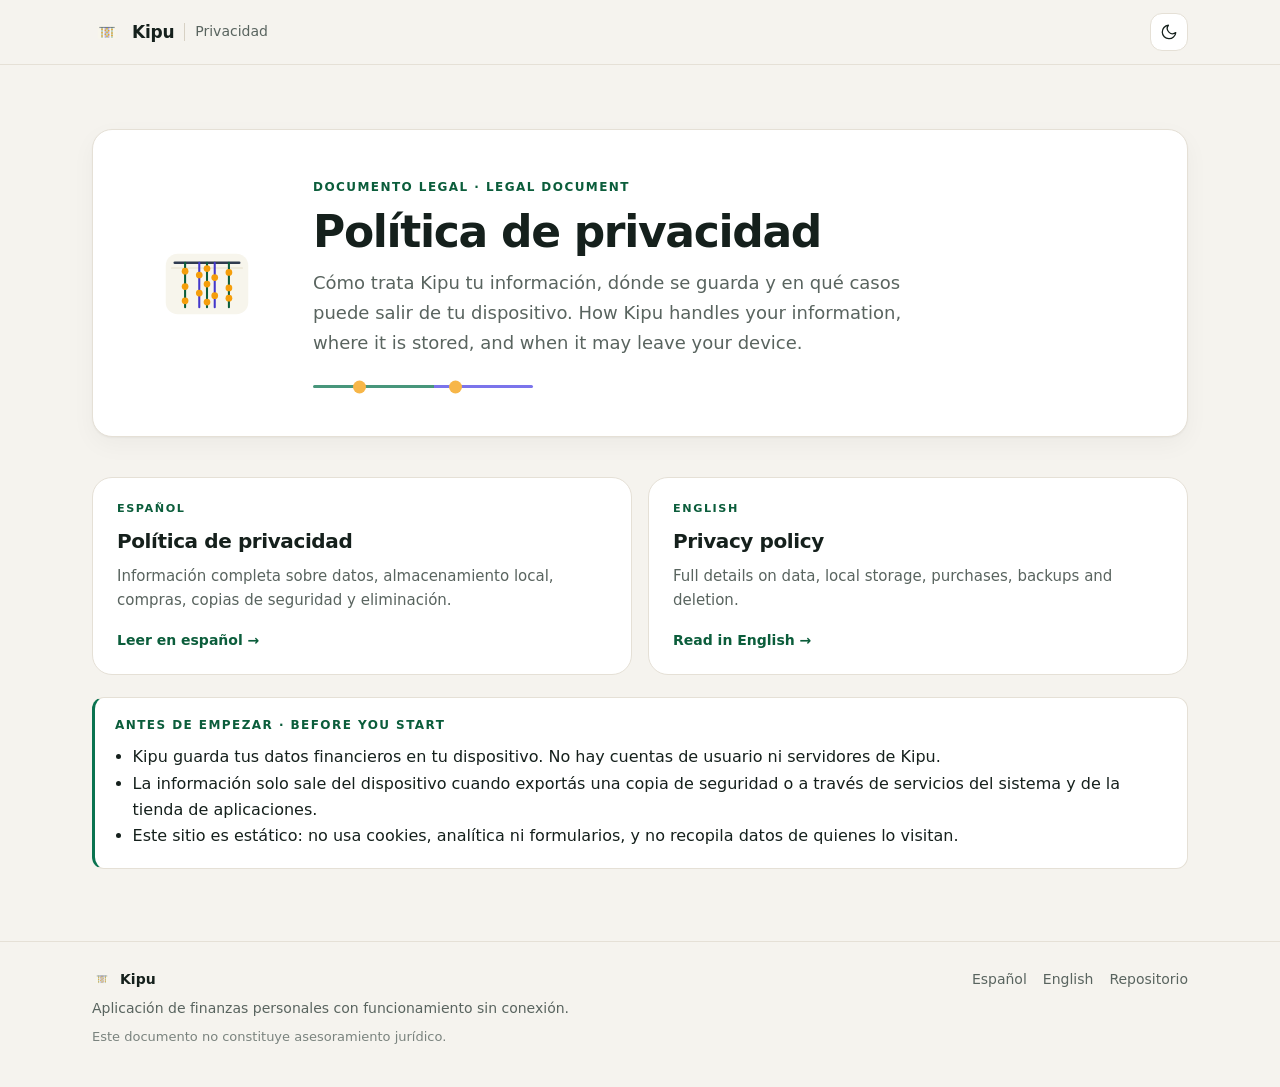
==== index.html @ 2801b1ff "docs: add bilingual privacy policy site for GitHub Pages" ====
<!DOCTYPE html>
<html lang="es">
  <head>
    <meta charset="utf-8" />
    <meta name="viewport" content="width=device-width, initial-scale=1" />

    <title>Kipu — Política de privacidad · Privacy policy</title>
    <meta
      name="description"
      content="Política de privacidad oficial de Kipu, la aplicación de finanzas personales que funciona sin cuentas y guarda tus datos en tu dispositivo. Disponible en español e inglés."
    />

    <link rel="canonical" href="https://kharoldcanova.github.io/kipu-privacy/" />
    <link
      rel="alternate"
      hreflang="es"
      href="https://kharoldcanova.github.io/kipu-privacy/privacy-policy/es/"
    />
    <link
      rel="alternate"
      hreflang="en"
      href="https://kharoldcanova.github.io/kipu-privacy/privacy-policy/en/"
    />
    <link
      rel="alternate"
      hreflang="x-default"
      href="https://kharoldcanova.github.io/kipu-privacy/"
    />

    <meta property="og:type" content="website" />
    <meta property="og:site_name" content="Kipu" />
    <meta
      property="og:title"
      content="Kipu — Política de privacidad / Privacy policy"
    />
    <meta
      property="og:description"
      content="Cómo trata Kipu tu información: almacenamiento local, sin cuentas de usuario y sin servidores propios. Español e inglés."
    />
    <meta
      property="og:url"
      content="https://kharoldcanova.github.io/kipu-privacy/"
    />
    <meta
      property="og:image"
      content="https://kharoldcanova.github.io/kipu-privacy/assets/images/og-image.png"
    />
    <meta property="og:image:width" content="1200" />
    <meta property="og:image:height" content="630" />
    <meta property="og:locale" content="es_ES" />
    <meta property="og:locale:alternate" content="en_US" />
    <meta name="twitter:card" content="summary_large_image" />

    <link
      rel="icon"
      type="image/png"
      sizes="32x32"
      href="assets/images/favicon-32.png"
    />
    <link
      rel="apple-touch-icon"
      href="assets/images/apple-touch-icon.png"
    />

    <meta
      name="theme-color"
      content="#F5F3EE"
      media="(prefers-color-scheme: light)"
    />
    <meta
      name="theme-color"
      content="#0B100E"
      media="(prefers-color-scheme: dark)"
    />

    <link rel="stylesheet" href="assets/css/styles.css" />

    <script>
      /* Evita el destello de tema incorrecto: aplica la preferencia guardada. */
      try {
        var storedTheme = window.localStorage.getItem('kipu-privacy-theme');
        if (storedTheme === 'dark' || storedTheme === 'light') {
          document.documentElement.setAttribute('data-theme', storedTheme);
        }
      } catch (error) {}
    </script>
  </head>

  <body>
    <a class="skip" href="#contenido">Saltar al contenido</a>

    <header class="site-header">
      <div class="shell site-header__inner">
        <a class="brand" href="./" aria-label="Kipu — inicio">
          <img
            class="brand__mark"
            src="assets/images/khipu-mark.svg"
            alt=""
            width="30"
            height="30"
          />
          <span class="brand__name">Kipu</span>
          <span class="brand__divider" aria-hidden="true"></span>
          <span class="brand__section">Privacidad</span>
        </a>

        <div class="header-actions">
          <button
            id="theme-toggle"
            class="icon-btn theme-toggle"
            type="button"
            aria-pressed="false"
            aria-label="Cambiar de tema"
            data-label-dark="Cambiar a tema oscuro"
            data-label-light="Cambiar a tema claro"
          >
            <svg
              class="icon-moon"
              viewBox="0 0 24 24"
              fill="none"
              stroke="currentColor"
              stroke-width="1.7"
              stroke-linecap="round"
              stroke-linejoin="round"
              aria-hidden="true"
              focusable="false"
            >
              <path d="M21 12.8A9 9 0 1 1 11.2 3a7 7 0 0 0 9.8 9.8Z" />
            </svg>
            <svg
              class="icon-sun"
              viewBox="0 0 24 24"
              fill="none"
              stroke="currentColor"
              stroke-width="1.7"
              stroke-linecap="round"
              stroke-linejoin="round"
              aria-hidden="true"
              focusable="false"
            >
              <circle cx="12" cy="12" r="4.2" />
              <path
                d="M12 2.5v2.2M12 19.3v2.2M4.2 4.2l1.6 1.6M18.2 18.2l1.6 1.6M2.5 12h2.2M19.3 12h2.2M4.2 19.8l1.6-1.6M18.2 5.8l1.6-1.6"
              />
            </svg>
            <span class="sr-only theme-toggle__label">Cambiar de tema</span>
          </button>
        </div>
      </div>
    </header>

    <main id="contenido">
      <section class="hero">
        <div class="shell">
          <div class="hero__card">
            <img
              class="hero__mark"
              src="assets/images/khipu-mark.svg"
              alt="Marca de Kipu: una billetera atravesada por cuerdas y nudos de un khipu"
              width="132"
              height="132"
            />
            <div>
              <p class="eyebrow">Documento legal · Legal document</p>
              <h1>Política de privacidad</h1>
              <p class="hero__lede">
                Cómo trata Kipu tu información, dónde se guarda y en qué casos
                puede salir de tu dispositivo.
                <span lang="en"
                  >How Kipu handles your information, where it is stored, and
                  when it may leave your device.</span
                >
              </p>
              <div class="cord" aria-hidden="true"></div>
            </div>
          </div>
        </div>
      </section>

      <section class="shell" aria-labelledby="idioma">
        <h2 id="idioma" class="sr-only">Elegí tu idioma · Choose your language</h2>
        <ul class="choices">
          <li>
            <a class="choice" href="privacy-policy/es/" hreflang="es" lang="es">
              <span class="choice__lang">Español</span>
              <span class="choice__title">Política de privacidad</span>
              <span class="choice__desc"
                >Información completa sobre datos, almacenamiento local,
                compras, copias de seguridad y eliminación.</span
              >
              <span class="choice__arrow">Leer en español →</span>
            </a>
          </li>
          <li>
            <a class="choice" href="privacy-policy/en/" hreflang="en" lang="en">
              <span class="choice__lang">English</span>
              <span class="choice__title">Privacy policy</span>
              <span class="choice__desc"
                >Full details on data, local storage, purchases, backups and
                deletion.</span
              >
              <span class="choice__arrow">Read in English →</span>
            </a>
          </li>
        </ul>
      </section>

      <section class="shell" aria-labelledby="resumen-sitio">
        <div class="callout">
          <p class="callout__title" id="resumen-sitio">
            Antes de empezar · Before you start
          </p>
          <ul>
            <li>
              Kipu guarda tus datos financieros en tu dispositivo. No hay
              cuentas de usuario ni servidores de Kipu.
            </li>
            <li>
              La información solo sale del dispositivo cuando exportás una copia
              de seguridad o a través de servicios del sistema y de la tienda de
              aplicaciones.
            </li>
            <li>
              Este sitio es estático: no usa cookies, analítica ni formularios, y
              no recopila datos de quienes lo visitan.
            </li>
          </ul>
        </div>
      </section>
    </main>

    <footer class="site-footer">
      <div class="shell site-footer__inner">
        <div>
          <p class="site-footer__brand">
            <img
              src="assets/images/khipu-mark.svg"
              alt=""
              width="20"
              height="20"
            />
            <span>Kipu</span>
          </p>
          <p>
            Aplicación de finanzas personales con funcionamiento sin conexión.
          </p>
          <p class="site-footer__legal">
            Este documento no constituye asesoramiento jurídico.
          </p>
        </div>
        <nav aria-label="Enlaces del sitio">
          <a href="privacy-policy/es/" hreflang="es" lang="es">Español</a>
          <a href="privacy-policy/en/" hreflang="en" lang="en">English</a>
          <a href="https://github.com/kharoldcanova/kipu-privacy">Repositorio</a>
        </nav>
      </div>
    </footer>

    <script src="assets/js/main.js" defer></script>
  </body>
</html>
---- assets/css/styles.css ----
/* ==========================================================================
   Kipu — Privacy site
   Identidad «Khipu»: papel hueso, tinta, cuerda verde pino y nudo ámbar.
   Tokens derivados de la app (AppColorsLight / AppColors / KipuRadius).
   ========================================================================== */

:root {
  color-scheme: light;

  /* Superficies */
  --bg: #f5f3ee;
  --surface: #ffffff;
  --surface-2: #f0ede6;
  --surface-3: #e9e5dc;
  --border: #e5e0d6;
  --border-strong: #d7d1c4;

  /* Texto */
  --text: #15201c;
  --text-2: #59645f;
  --text-muted: #7a837e;

  /* Marca */
  --pine: #0a7350;
  --pine-deep: #0b5d3b;
  --pine-soft: #ddefe6;
  --indigo: #4f46e5;
  --knot: #9a5b0b;
  --knot-bright: #f59e0b;
  --knot-ring: rgba(245, 158, 11, 0.18);
  --knot-soft: rgba(245, 158, 11, 0.12);
  --danger: #b4372b;

  /* Forma y ritmo */
  --radius-sm: 8px;
  --radius-md: 12px;
  --radius-card: 20px;
  --radius-pill: 999px;

  --shadow-soft: 0 1px 2px rgba(21, 32, 28, 0.04), 0 8px 24px rgba(21, 32, 28, 0.04);

  --font-sans: ui-sans-serif, system-ui, -apple-system, "Segoe UI", Roboto,
    "Helvetica Neue", Arial, "Noto Sans", sans-serif;
  --font-mono: ui-monospace, SFMono-Regular, "SF Mono", Menlo, Consolas,
    "Liberation Mono", monospace;

  --measure: 68ch;
  --header-h: 64px;
}

/* Tema oscuro: por preferencia del sistema o por elección explícita. */
@media (prefers-color-scheme: dark) {
  :root:not([data-theme="light"]) {
    color-scheme: dark;

    --bg: #0b100e;
    --surface: #111714;
    --surface-2: #151c19;
    --surface-3: #1a221e;
    --border: #26302b;
    --border-strong: #33403a;

    --text: #eef2ef;
    --text-2: #a6b2ac;
    --text-muted: #7f8b85;

    --pine: #55d6a0;
    --pine-deep: #86e5bc;
    --pine-soft: #143628;
    --indigo: #a5b4fc;
    --knot: #f2b544;
    --knot-bright: #f2b544;
    --knot-ring: rgba(242, 181, 68, 0.2);
    --knot-soft: rgba(242, 181, 68, 0.14);
    --danger: #ff8a7a;

    --shadow-soft: 0 1px 2px rgba(0, 0, 0, 0.4), 0 10px 28px rgba(0, 0, 0, 0.28);
  }
}

:root[data-theme="dark"] {
  color-scheme: dark;

  --bg: #0b100e;
  --surface: #111714;
  --surface-2: #151c19;
  --surface-3: #1a221e;
  --border: #26302b;
  --border-strong: #33403a;

  --text: #eef2ef;
  --text-2: #a6b2ac;
  --text-muted: #7f8b85;

  --pine: #55d6a0;
  --pine-deep: #86e5bc;
  --pine-soft: #143628;
  --indigo: #a5b4fc;
  --knot: #f2b544;
  --knot-bright: #f2b544;
  --knot-ring: rgba(242, 181, 68, 0.2);
  --knot-soft: rgba(242, 181, 68, 0.14);
  --danger: #ff8a7a;

  --shadow-soft: 0 1px 2px rgba(0, 0, 0, 0.4), 0 10px 28px rgba(0, 0, 0, 0.28);
}

/* --------------------------------------------------------------- Base ---- */

*,
*::before,
*::after {
  box-sizing: border-box;
}

html {
  scroll-behavior: smooth;
  -webkit-text-size-adjust: 100%;
}

body {
  margin: 0;
  background: var(--bg);
  color: var(--text);
  font-family: var(--font-sans);
  font-size: 1rem;
  line-height: 1.65;
  text-rendering: optimizeLegibility;
  -webkit-font-smoothing: antialiased;
}

img {
  max-width: 100%;
  height: auto;
}

a {
  color: var(--pine-deep);
  text-decoration: underline;
  text-decoration-thickness: 1px;
  text-underline-offset: 3px;
}

a:hover {
  text-decoration-thickness: 2px;
}

:where(a, button, summary, [tabindex]):focus-visible {
  outline: 2px solid var(--pine);
  outline-offset: 3px;
  border-radius: 6px;
}

.sr-only {
  position: absolute;
  width: 1px;
  height: 1px;
  padding: 0;
  margin: -1px;
  overflow: hidden;
  clip: rect(0 0 0 0);
  clip-path: inset(50%);
  white-space: nowrap;
  border: 0;
}

.skip {
  position: absolute;
  left: 12px;
  top: -100px;
  z-index: 100;
  padding: 10px 16px;
  background: var(--surface);
  color: var(--text);
  border: 1px solid var(--border-strong);
  border-radius: var(--radius-md);
  font-weight: 600;
  text-decoration: none;
  transition: top 0.15s ease;
}

.skip:focus {
  top: 12px;
}

.shell {
  width: 100%;
  max-width: 1160px;
  margin-inline: auto;
  padding-inline: clamp(16px, 4vw, 32px);
}

/* ------------------------------------------------------------- Header ---- */

.site-header {
  position: sticky;
  top: 0;
  z-index: 30;
  background: var(--bg);
  border-bottom: 1px solid var(--border);
}

.site-header__inner {
  display: flex;
  align-items: center;
  gap: 16px;
  min-height: var(--header-h);
  flex-wrap: wrap;
  padding-block: 10px;
}

.brand {
  display: inline-flex;
  align-items: center;
  gap: 10px;
  color: var(--text);
  text-decoration: none;
  margin-right: auto;
}

.brand__mark {
  width: 30px;
  height: 30px;
  flex: none;
}

.brand__name {
  font-size: 1.0625rem;
  font-weight: 700;
  letter-spacing: -0.015em;
}

.brand__divider {
  width: 1px;
  height: 18px;
  background: var(--border-strong);
  display: none;
}

.brand__section {
  display: none;
  color: var(--text-2);
  font-size: 0.875rem;
}

.site-nav {
  display: none;
  gap: 20px;
  font-size: 0.9375rem;
}

.site-nav a {
  color: var(--text-2);
  text-decoration: none;
  padding-block: 4px;
}

.site-nav a:hover {
  color: var(--text);
  text-decoration: underline;
  text-underline-offset: 4px;
}

.header-actions {
  display: flex;
  align-items: center;
  gap: 10px;
}

.lang {
  display: inline-flex;
  align-items: center;
  gap: 2px;
  padding: 3px;
  background: var(--surface);
  border: 1px solid var(--border);
  border-radius: var(--radius-pill);
}

.lang a {
  display: inline-block;
  min-width: 40px;
  padding: 5px 10px;
  border-radius: var(--radius-pill);
  font-size: 0.8125rem;
  font-weight: 600;
  letter-spacing: 0.02em;
  text-align: center;
  text-decoration: none;
  color: var(--text-2);
}

.lang a:hover {
  color: var(--text);
  background: var(--surface-2);
}

.lang a[aria-current="page"] {
  background: var(--pine-soft);
  color: var(--pine-deep);
}

.icon-btn {
  display: inline-flex;
  align-items: center;
  justify-content: center;
  width: 38px;
  height: 38px;
  padding: 0;
  background: var(--surface);
  color: var(--text);
  border: 1px solid var(--border);
  border-radius: var(--radius-md);
  cursor: pointer;
}

.icon-btn:hover {
  border-color: var(--border-strong);
  background: var(--surface-2);
}

.icon-btn svg {
  width: 18px;
  height: 18px;
}

/* Icono del conmutador: luna en claro, sol en oscuro. */
.theme-toggle .icon-sun {
  display: none;
}

:root[data-theme="dark"] .theme-toggle .icon-sun {
  display: block;
}

:root[data-theme="dark"] .theme-toggle .icon-moon {
  display: none;
}

@media (prefers-color-scheme: dark) {
  :root:not([data-theme="light"]) .theme-toggle .icon-sun {
    display: block;
  }

  :root:not([data-theme="light"]) .theme-toggle .icon-moon {
    display: none;
  }
}

@media (min-width: 720px) {
  .site-nav {
    display: flex;
  }

  .brand__divider,
  .brand__section {
    display: inline-block;
  }
}

/* --------------------------------------------------------------- Hero ---- */

.hero {
  padding-block: clamp(32px, 6vw, 64px) clamp(24px, 4vw, 40px);
}

.hero__card {
  display: grid;
  gap: clamp(20px, 4vw, 40px);
  align-items: center;
  padding: clamp(24px, 4vw, 48px);
  background: var(--surface);
  border: 1px solid var(--border);
  border-radius: var(--radius-card);
  box-shadow: var(--shadow-soft);
}

.hero__mark {
  width: clamp(96px, 18vw, 132px);
  height: auto;
  justify-self: start;
}

.hero h1 {
  margin: 0 0 12px;
  font-size: clamp(2rem, 5vw, 2.75rem);
  line-height: 1.1;
  letter-spacing: -0.03em;
  font-weight: 700;
}

.hero__lede {
  margin: 0;
  max-width: 54ch;
  color: var(--text-2);
  font-size: clamp(1rem, 2vw, 1.125rem);
}

.eyebrow {
  margin: 0 0 10px;
  color: var(--pine-deep);
  font-size: 0.75rem;
  font-weight: 700;
  letter-spacing: 0.12em;
  text-transform: uppercase;
}

@media (min-width: 860px) {
  .hero__card {
    grid-template-columns: auto minmax(0, 1fr);
  }
}

/* Cuerda decorativa: línea con nudos, motivo khipu. */
.cord {
  position: relative;
  height: 3px;
  max-width: 220px;
  margin: 28px 0 0;
  background: linear-gradient(
    to right,
    var(--pine) 0%,
    var(--pine) 55%,
    var(--indigo) 55%,
    var(--indigo) 100%
  );
  border-radius: var(--radius-pill);
  opacity: 0.75;
}

.cord::before,
.cord::after {
  content: "";
  position: absolute;
  top: 50%;
  width: 13px;
  height: 13px;
  border-radius: 50%;
  background: var(--knot-bright);
  transform: translateY(-50%);
}

.cord::before {
  left: 18%;
}

.cord::after {
  left: 62%;
}

/* ------------------------------------------------- Elección de idioma ---- */

.choices {
  display: grid;
  gap: 16px;
  margin: 0;
  padding: 0;
  list-style: none;
}

@media (min-width: 700px) {
  .choices {
    grid-template-columns: 1fr 1fr;
  }
}

.choice {
  display: flex;
  flex-direction: column;
  gap: 6px;
  height: 100%;
  padding: 22px 24px;
  background: var(--surface);
  border: 1px solid var(--border);
  border-radius: var(--radius-card);
  color: var(--text);
  text-decoration: none;
  transition: border-color 0.15s ease, background-color 0.15s ease;
}

.choice:hover {
  border-color: var(--pine);
  background: var(--surface-2);
}

.choice__lang {
  font-size: 0.7rem;
  font-weight: 700;
  letter-spacing: 0.14em;
  text-transform: uppercase;
  color: var(--pine-deep);
}

.choice__title {
  font-size: 1.25rem;
  font-weight: 700;
  letter-spacing: -0.02em;
}

.choice__desc {
  color: var(--text-2);
  font-size: 0.9375rem;
}

.choice__arrow {
  margin-top: auto;
  padding-top: 10px;
  font-size: 0.875rem;
  font-weight: 600;
  color: var(--pine-deep);
}

/* ------------------------------------------------------------ Layout ---- */

.doc {
  display: grid;
  gap: 28px;
  padding-block: clamp(24px, 4vw, 40px) 0;
}

@media (min-width: 1000px) {
  .doc {
    grid-template-columns: 244px minmax(0, 1fr);
    gap: 56px;
    align-items: start;
  }
}

/* ----------------------------------------------------------- Índice ------ */

.toc {
  padding: 18px 20px;
  background: var(--surface);
  border: 1px solid var(--border);
  border-radius: var(--radius-card);
}

@media (min-width: 1000px) {
  .toc {
    position: sticky;
    top: calc(var(--header-h) + 20px);
    max-height: calc(100vh - var(--header-h) - 48px);
    overflow: auto;
    padding: 20px;
  }
}

.toc__title {
  margin: 0 0 10px;
  font-size: 0.7rem;
  font-weight: 700;
  letter-spacing: 0.14em;
  text-transform: uppercase;
  color: var(--text-muted);
}

.toc ol {
  margin: 0;
  padding: 0;
  list-style: none;
  display: grid;
  gap: 1px;
}

.toc a {
  display: flex;
  gap: 10px;
  padding: 5px 8px;
  border-radius: var(--radius-sm);
  color: var(--text-2);
  font-size: 0.875rem;
  line-height: 1.4;
  text-decoration: none;
}

.toc a:hover {
  background: var(--surface-2);
  color: var(--text);
}

.toc a[aria-current="location"] {
  background: var(--pine-soft);
  color: var(--pine-deep);
  font-weight: 600;
}

.toc .num {
  flex: none;
  width: 1.35em;
  font-variant-numeric: tabular-nums;
  color: var(--text-muted);
  font-size: 0.75rem;
  padding-top: 0.15em;
}

.toc a[aria-current="location"] .num {
  color: var(--pine-deep);
}

/* -------------------------------------------------------- Prosa legal ---- */

.prose {
  max-width: var(--measure);
  min-width: 0;
}

.prose h1 {
  margin: 0 0 12px;
  font-size: clamp(1.875rem, 4.4vw, 2.5rem);
  line-height: 1.12;
  letter-spacing: -0.03em;
}

.prose .lede {
  margin: 0 0 8px;
  color: var(--text-2);
  font-size: 1.125rem;
  max-width: 60ch;
}

.prose section {
  padding-top: 4px;
}

.prose h2 {
  display: flex;
  align-items: baseline;
  gap: 10px;
  margin: 44px 0 12px;
  padding-top: 20px;
  border-top: 1px solid var(--border);
  font-size: 1.1875rem;
  line-height: 1.3;
  letter-spacing: -0.015em;
  scroll-margin-top: calc(var(--header-h) + 24px);
}

.prose h2 .snum {
  flex: none;
  font-family: var(--font-mono);
  font-size: 0.7rem;
  font-weight: 600;
  letter-spacing: 0.04em;
  color: var(--knot);
  padding-top: 0.15em;
}

.prose h3 {
  margin: 26px 0 8px;
  font-size: 1rem;
  letter-spacing: -0.005em;
}

.prose p {
  margin: 0 0 14px;
}

.prose ul,
.prose ol {
  margin: 0 0 16px;
  padding-left: 1.2rem;
}

.prose li {
  margin: 0.4rem 0;
}

.prose li::marker {
  color: var(--pine);
}

.prose strong {
  font-weight: 600;
}

.prose code {
  font-family: var(--font-mono);
  font-size: 0.875em;
  padding: 0.1em 0.35em;
  background: var(--surface-2);
  border: 1px solid var(--border);
  border-radius: 5px;
}

/* ---------------------------------------------------------- Callout ------ */

.callout {
  margin: 22px 0;
  padding: 18px 20px;
  background: var(--surface);
  border: 1px solid var(--border);
  border-left: 3px solid var(--pine);
  border-radius: var(--radius-md);
}

.callout__title {
  margin: 0 0 8px;
  font-size: 0.75rem;
  font-weight: 700;
  letter-spacing: 0.12em;
  text-transform: uppercase;
  color: var(--pine-deep);
}

.callout ul {
  margin: 0;
  padding-left: 1.1rem;
}

.callout li:last-child {
  margin-bottom: 0;
}

/* ------------------------------------------------------------ Tablas ----- */

.table {
  width: 100%;
  margin: 8px 0 18px;
  border-collapse: collapse;
  font-size: 0.9375rem;
  line-height: 1.5;
}

.table caption {
  caption-side: bottom;
  padding-top: 8px;
  color: var(--text-muted);
  font-size: 0.8125rem;
  text-align: left;
}

.table th {
  padding: 8px 12px;
  text-align: left;
  vertical-align: bottom;
  font-size: 0.7rem;
  font-weight: 700;
  letter-spacing: 0.08em;
  text-transform: uppercase;
  color: var(--text-muted);
  border-bottom: 1px solid var(--border-strong);
}

.table td {
  padding: 11px 12px;
  vertical-align: top;
  border-bottom: 1px solid var(--border);
}

.table tbody tr:last-child td {
  border-bottom: 0;
}

@media (max-width: 780px) {
  .table,
  .table tbody,
  .table tr,
  .table td {
    display: block;
    width: 100%;
  }

  .table thead {
    position: absolute;
    width: 1px;
    height: 1px;
    overflow: hidden;
    clip: rect(0 0 0 0);
    clip-path: inset(50%);
  }

  .table tr {
    padding: 12px 0;
    border-bottom: 1px solid var(--border);
  }

  .table tr:last-child {
    border-bottom: 0;
  }

  .table td {
    padding: 3px 0;
    border: 0;
  }

  .table td::before {
    content: attr(data-label);
    display: block;
    font-size: 0.68rem;
    font-weight: 700;
    letter-spacing: 0.08em;
    text-transform: uppercase;
    color: var(--text-muted);
  }

  .table td:first-child {
    font-weight: 600;
    padding-bottom: 6px;
  }

  .table td:first-child::before {
    display: none;
  }
}

/* ------------------------------------------------------------- Avisos ---- */

.draft {
  display: flex;
  gap: 12px;
  margin: 22px 0 8px;
  padding: 14px 16px;
  background: var(--surface);
  border: 1px solid var(--border);
  border-left: 4px solid var(--knot-bright);
  border-radius: var(--radius-md);
  font-size: 0.9375rem;
  color: var(--text-2);
}

.draft strong {
  color: var(--text);
}

.draft__icon {
  flex: none;
  width: 18px;
  height: 18px;
  margin-top: 2px;
  color: var(--knot);
}

.pending {
  display: inline;
  padding: 0.06em 0.4em;
  background: var(--knot-soft);
  border: 1px dashed var(--knot);
  border-radius: 5px;
  color: inherit;
  font-size: 0.9375em;
  font-weight: 600;
  overflow-wrap: anywhere;
}

.note {
  margin: 18px 0;
  padding: 14px 16px;
  background: var(--surface-2);
  border-radius: var(--radius-md);
  color: var(--text-2);
  font-size: 0.9375rem;
}

.note strong {
  color: var(--text);
}

/* ------------------------------------------------------------ Footer ----- */

.site-footer {
  margin-top: clamp(40px, 7vw, 72px);
  padding-block: 26px 34px;
  border-top: 1px solid var(--border);
  color: var(--text-2);
  font-size: 0.875rem;
}

.site-footer__inner {
  display: flex;
  flex-wrap: wrap;
  gap: 16px 28px;
  align-items: flex-start;
  justify-content: space-between;
}

.site-footer p {
  margin: 0 0 6px;
  max-width: 62ch;
}

.site-footer__brand {
  display: inline-flex;
  align-items: center;
  gap: 8px;
  margin: 0 0 8px;
  color: var(--text);
  font-weight: 700;
}

.site-footer__brand img {
  width: 20px;
  height: 20px;
}

.site-footer nav {
  display: flex;
  flex-wrap: wrap;
  gap: 16px;
}

.site-footer nav a {
  color: var(--text-2);
  text-decoration: none;
}

.site-footer nav a:hover {
  color: var(--text);
  text-decoration: underline;
  text-underline-offset: 4px;
}

.site-footer__legal {
  color: var(--text-muted);
  font-size: 0.8125rem;
}

/* ------------------------------------------------------------ Motion ---- */

@media (prefers-reduced-motion: reduce) {
  html {
    scroll-behavior: auto;
  }

  *,
  *::before,
  *::after {
    animation-duration: 0.001ms !important;
    animation-iteration-count: 1 !important;
    transition-duration: 0.001ms !important;
  }
}

/* ------------------------------------------------------------- Print ---- */

@media print {
  .site-header,
  .toc,
  .skip,
  .draft,
  .site-footer,
  .choice__arrow {
    display: none !important;
  }

  html,
  body {
    background: #fff;
    color: #000;
    font-size: 11pt;
  }

  .doc {
    display: block;
  }

  .prose {
    max-width: none;
  }

  .prose h2 {
    break-after: avoid;
    page-break-after: avoid;
  }

  a {
    color: #000;
    text-decoration: none;
  }

  .callout,
  .note,
  .table {
    border-color: #bbb;
  }

  .pending {
    background: none;
    border: 1px solid #000;
  }
}
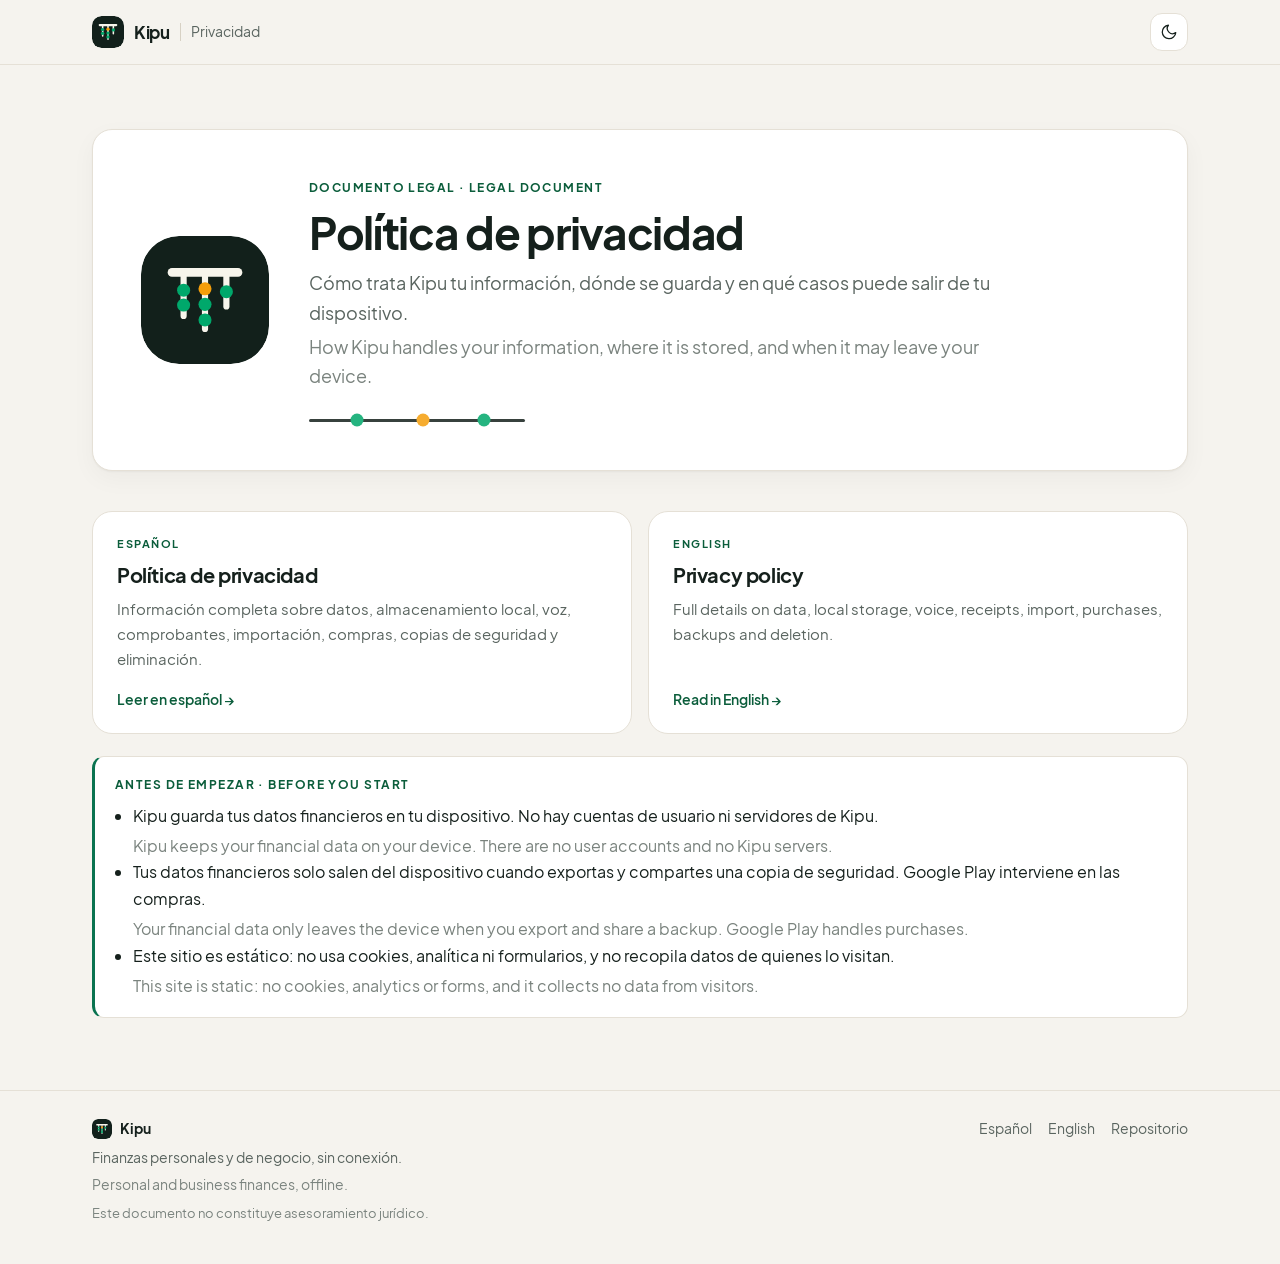
==== commit ecb88845: "fix: cambios en el icono y la politica" ====
--- a/index.html
+++ b/index.html
@@ -7,7 +7,7 @@
     <title>Kipu — Política de privacidad · Privacy policy</title>
     <meta
       name="description"
-      content="Política de privacidad oficial de Kipu, la aplicación de finanzas personales que funciona sin cuentas y guarda tus datos en tu dispositivo. Disponible en español e inglés."
+      content="Política de privacidad oficial de Kipu, la aplicación de finanzas personales y de negocio que funciona sin cuentas y guarda tus datos en tu dispositivo. Disponible en español e inglés."
     />
 
     <link rel="canonical" href="https://kharoldcanova.github.io/kipu-privacy/" />
@@ -35,7 +35,7 @@
     />
     <meta
       property="og:description"
-      content="Cómo trata Kipu tu información: almacenamiento local, sin cuentas de usuario y sin servidores propios. Español e inglés."
+      content="Cómo trata Kipu tu información: datos en tu dispositivo, sin cuentas de usuario y sin servidores propios. Español e inglés."
     />
     <meta
       property="og:url"
@@ -47,10 +47,15 @@
     />
     <meta property="og:image:width" content="1200" />
     <meta property="og:image:height" content="630" />
-    <meta property="og:locale" content="es_ES" />
+    <meta
+      property="og:image:alt"
+      content="Marca de Kipu, un khipu sobre fondo de tinta, junto al título Política de privacidad"
+    />
+    <meta property="og:locale" content="es_419" />
     <meta property="og:locale:alternate" content="en_US" />
     <meta name="twitter:card" content="summary_large_image" />
 
+    <link rel="icon" type="image/svg+xml" href="assets/images/khipu-mark.svg" />
     <link
       rel="icon"
       type="image/png"
@@ -96,8 +101,8 @@
             class="brand__mark"
             src="assets/images/khipu-mark.svg"
             alt=""
-            width="30"
-            height="30"
+            width="32"
+            height="32"
           />
           <span class="brand__name">Kipu</span>
           <span class="brand__divider" aria-hidden="true"></span>
@@ -156,7 +161,7 @@
             <img
               class="hero__mark"
               src="assets/images/khipu-mark.svg"
-              alt="Marca de Kipu: una billetera atravesada por cuerdas y nudos de un khipu"
+              alt="Marca de Kipu: un khipu, con su cuerda principal, tres cuerdas colgantes y nudos, sobre fondo de tinta"
               width="132"
               height="132"
             />
@@ -171,22 +176,23 @@
                   when it may leave your device.</span
                 >
               </p>
-              <div class="cord" aria-hidden="true"></div>
+              <div class="cord" aria-hidden="true"><span></span></div>
             </div>
           </div>
         </div>
       </section>
 
       <section class="shell" aria-labelledby="idioma">
-        <h2 id="idioma" class="sr-only">Elegí tu idioma · Choose your language</h2>
+        <h2 id="idioma" class="sr-only">Elige tu idioma · Choose your language</h2>
         <ul class="choices">
           <li>
             <a class="choice" href="privacy-policy/es/" hreflang="es" lang="es">
               <span class="choice__lang">Español</span>
               <span class="choice__title">Política de privacidad</span>
               <span class="choice__desc"
-                >Información completa sobre datos, almacenamiento local,
-                compras, copias de seguridad y eliminación.</span
+                >Información completa sobre datos, almacenamiento local, voz,
+                comprobantes, importación, compras, copias de seguridad y
+                eliminación.</span
               >
               <span class="choice__arrow">Leer en español →</span>
             </a>
@@ -196,8 +202,8 @@
               <span class="choice__lang">English</span>
               <span class="choice__title">Privacy policy</span>
               <span class="choice__desc"
-                >Full details on data, local storage, purchases, backups and
-                deletion.</span
+                >Full details on data, local storage, voice, receipts, import,
+                purchases, backups and deletion.</span
               >
               <span class="choice__arrow">Read in English →</span>
             </a>
@@ -214,15 +220,27 @@
             <li>
               Kipu guarda tus datos financieros en tu dispositivo. No hay
               cuentas de usuario ni servidores de Kipu.
+              <span lang="en"
+                >Kipu keeps your financial data on your device. There are no
+                user accounts and no Kipu servers.</span
+              >
             </li>
             <li>
-              La información solo sale del dispositivo cuando exportás una copia
-              de seguridad o a través de servicios del sistema y de la tienda de
-              aplicaciones.
+              Tus datos financieros solo salen del dispositivo cuando exportas y
+              compartes una copia de seguridad. Google Play interviene en las
+              compras.
+              <span lang="en"
+                >Your financial data only leaves the device when you export and
+                share a backup. Google Play handles purchases.</span
+              >
             </li>
             <li>
               Este sitio es estático: no usa cookies, analítica ni formularios, y
               no recopila datos de quienes lo visitan.
+              <span lang="en"
+                >This site is static: no cookies, analytics or forms, and it
+                collects no data from visitors.</span
+              >
             </li>
           </ul>
         </div>
@@ -242,7 +260,8 @@
             <span>Kipu</span>
           </p>
           <p>
-            Aplicación de finanzas personales con funcionamiento sin conexión.
+            Finanzas personales y de negocio, sin conexión.
+            <span lang="en">Personal and business finances, offline.</span>
           </p>
           <p class="site-footer__legal">
             Este documento no constituye asesoramiento jurídico.
--- a/assets/css/styles.css
+++ b/assets/css/styles.css
@@ -1,8 +1,37 @@
 /* ==========================================================================
    Kipu — Privacy site
    Identidad «Khipu»: papel hueso, tinta, cuerda verde pino y nudo ámbar.
-   Tokens derivados de la app (AppColorsLight / AppColors / KipuRadius).
+   Tokens copiados de la app (lib/app/theme/app_colors.dart: KipuBrand,
+   AppColorsLight y AppColors; kipu_tokens.dart: KipuRadius). La marca y el
+   favicon derivan de assets/icon/khipu_master.svg de la app.
    ========================================================================== */
+
+/* Plus Jakarta Sans, la tipografía de la app (SIL OFL 1.1, ver
+   assets/fonts/OFL.txt). Autoalojada: el sitio no hace solicitudes a
+   terceros. */
+@font-face {
+  font-family: "Plus Jakarta Sans";
+  src: url("../fonts/PlusJakartaSans-Regular.ttf") format("truetype");
+  font-weight: 400;
+  font-style: normal;
+  font-display: swap;
+}
+
+@font-face {
+  font-family: "Plus Jakarta Sans";
+  src: url("../fonts/PlusJakartaSans-SemiBold.ttf") format("truetype");
+  font-weight: 500 600;
+  font-style: normal;
+  font-display: swap;
+}
+
+@font-face {
+  font-family: "Plus Jakarta Sans";
+  src: url("../fonts/PlusJakartaSans-Bold.ttf") format("truetype");
+  font-weight: 700;
+  font-style: normal;
+  font-display: swap;
+}
 
 :root {
   color-scheme: light;
@@ -20,16 +49,27 @@
   --text-2: #59645f;
   --text-muted: #7a837e;
 
-  /* Marca */
+  /* Marca (KipuBrand: inmutable en ambos temas, igual que el icono) */
+  --brand-ink: #12201b;
+  --brand-bone: #f7f5ec;
+  --brand-emerald: #00a86b;
+  --brand-amber: #f59e0b;
+
+  /* Identidad y estados (AppColorsLight) */
   --pine: #0a7350;
   --pine-deep: #0b5d3b;
   --pine-soft: #ddefe6;
-  --indigo: #4f46e5;
+  --link: #0a7350;
+  --link-hover: #0b5d3b;
   --knot: #9a5b0b;
   --knot-bright: #f59e0b;
   --knot-ring: rgba(245, 158, 11, 0.18);
   --knot-soft: rgba(245, 158, 11, 0.12);
+  --info: #1d5f8c;
+  --info-soft: rgba(29, 95, 140, 0.08);
   --danger: #b4372b;
+  --danger-soft: rgba(180, 55, 43, 0.07);
+  --mark-ring: transparent;
 
   /* Forma y ritmo */
   --radius-sm: 8px;
@@ -39,8 +79,8 @@
 
   --shadow-soft: 0 1px 2px rgba(21, 32, 28, 0.04), 0 8px 24px rgba(21, 32, 28, 0.04);
 
-  --font-sans: ui-sans-serif, system-ui, -apple-system, "Segoe UI", Roboto,
-    "Helvetica Neue", Arial, "Noto Sans", sans-serif;
+  --font-sans: "Plus Jakarta Sans", ui-sans-serif, system-ui, -apple-system,
+    "Segoe UI", Roboto, "Helvetica Neue", Arial, "Noto Sans", sans-serif;
   --font-mono: ui-monospace, SFMono-Regular, "SF Mono", Menlo, Consolas,
     "Liberation Mono", monospace;
 
@@ -67,12 +107,17 @@
     --pine: #55d6a0;
     --pine-deep: #86e5bc;
     --pine-soft: #143628;
-    --indigo: #a5b4fc;
+    --link: #86e5bc;
+    --link-hover: #b4f0d6;
     --knot: #f2b544;
     --knot-bright: #f2b544;
     --knot-ring: rgba(242, 181, 68, 0.2);
     --knot-soft: rgba(242, 181, 68, 0.14);
+    --info: #7dc4f0;
+    --info-soft: rgba(125, 196, 240, 0.1);
     --danger: #ff8a7a;
+    --danger-soft: rgba(255, 138, 122, 0.1);
+    --mark-ring: #33403a;
 
     --shadow-soft: 0 1px 2px rgba(0, 0, 0, 0.4), 0 10px 28px rgba(0, 0, 0, 0.28);
   }
@@ -95,12 +140,17 @@
   --pine: #55d6a0;
   --pine-deep: #86e5bc;
   --pine-soft: #143628;
-  --indigo: #a5b4fc;
+  --link: #86e5bc;
+  --link-hover: #b4f0d6;
   --knot: #f2b544;
   --knot-bright: #f2b544;
   --knot-ring: rgba(242, 181, 68, 0.2);
   --knot-soft: rgba(242, 181, 68, 0.14);
+  --info: #7dc4f0;
+  --info-soft: rgba(125, 196, 240, 0.1);
   --danger: #ff8a7a;
+  --danger-soft: rgba(255, 138, 122, 0.1);
+  --mark-ring: #33403a;
 
   --shadow-soft: 0 1px 2px rgba(0, 0, 0, 0.4), 0 10px 28px rgba(0, 0, 0, 0.28);
 }
@@ -135,13 +185,14 @@
 }
 
 a {
-  color: var(--pine-deep);
+  color: var(--link);
   text-decoration: underline;
   text-decoration-thickness: 1px;
   text-underline-offset: 3px;
 }
 
 a:hover {
+  color: var(--link-hover);
   text-decoration-thickness: 2px;
 }
 
@@ -218,9 +269,18 @@
   margin-right: auto;
 }
 
+/* La marca es un cuadrado de tinta: en tema oscuro lleva un borde fino para
+   separarse del fondo, como KipuMark en la app. */
+.brand__mark,
+.hero__mark,
+.site-footer__brand img {
+  border-radius: 30%;
+  box-shadow: 0 0 0 1px var(--mark-ring);
+}
+
 .brand__mark {
-  width: 30px;
-  height: 30px;
+  width: 32px;
+  height: 32px;
   flex: none;
 }
 
@@ -296,8 +356,20 @@
 }
 
 .lang a[aria-current="page"] {
+  background: var(--brand-ink);
+  color: var(--brand-bone);
+}
+
+:root[data-theme="dark"] .lang a[aria-current="page"] {
   background: var(--pine-soft);
   color: var(--pine-deep);
+}
+
+@media (prefers-color-scheme: dark) {
+  :root:not([data-theme="light"]) .lang a[aria-current="page"] {
+    background: var(--pine-soft);
+    color: var(--pine-deep);
+  }
 }
 
 .icon-btn {
@@ -376,7 +448,7 @@
 }
 
 .hero__mark {
-  width: clamp(96px, 18vw, 132px);
+  width: clamp(88px, 16vw, 128px);
   height: auto;
   justify-self: start;
 }
@@ -411,41 +483,42 @@
   }
 }
 
-/* Cuerda decorativa: línea con nudos, motivo khipu. */
+/* Cuerda decorativa con nudos, el mismo motivo del icono y de la tarjeta de
+   saldo de la app: cuerda de texto, nudos verde y ámbar de la marca. */
 .cord {
   position: relative;
   height: 3px;
-  max-width: 220px;
+  max-width: 216px;
   margin: 28px 0 0;
-  background: linear-gradient(
-    to right,
-    var(--pine) 0%,
-    var(--pine) 55%,
-    var(--indigo) 55%,
-    var(--indigo) 100%
-  );
+  background: var(--text);
   border-radius: var(--radius-pill);
-  opacity: 0.75;
+  opacity: 0.85;
 }
 
 .cord::before,
-.cord::after {
+.cord::after,
+.cord span {
   content: "";
   position: absolute;
   top: 50%;
   width: 13px;
   height: 13px;
   border-radius: 50%;
-  background: var(--knot-bright);
-  transform: translateY(-50%);
+  background: var(--brand-emerald);
+  transform: translate(-50%, -50%);
 }
 
 .cord::before {
-  left: 18%;
+  left: 22%;
+}
+
+.cord span {
+  left: 53%;
+  background: var(--brand-amber);
 }
 
 .cord::after {
-  left: 62%;
+  left: 81%;
 }
 
 /* ------------------------------------------------- Elección de idioma ---- */
@@ -546,12 +619,51 @@
 }
 
 .toc__title {
-  margin: 0 0 10px;
+  margin: 0;
   font-size: 0.7rem;
   font-weight: 700;
   letter-spacing: 0.14em;
   text-transform: uppercase;
   color: var(--text-muted);
+}
+
+.toc__details > summary {
+  list-style: none;
+  cursor: pointer;
+}
+
+.toc__details > summary::-webkit-details-marker {
+  display: none;
+}
+
+/* En pantallas angostas el índice se pliega; la flecha indica el estado. */
+.toc__details > summary::after {
+  content: "";
+  display: inline-block;
+  width: 7px;
+  height: 7px;
+  margin-left: 10px;
+  border-right: 1.5px solid currentColor;
+  border-bottom: 1.5px solid currentColor;
+  transform: translateY(-2px) rotate(45deg);
+}
+
+.toc__details[open] > summary::after {
+  transform: translateY(1px) rotate(-135deg);
+}
+
+.toc__details[open] > summary {
+  margin-bottom: 10px;
+}
+
+@media (min-width: 1000px) {
+  .toc__details > summary {
+    pointer-events: none;
+  }
+
+  .toc__details > summary::after {
+    display: none;
+  }
 }
 
 .toc ol {
@@ -693,6 +805,43 @@
   border-radius: var(--radius-md);
 }
 
+/* Resumen en tarjetas: lo esencial de la política de un vistazo. */
+.facts {
+  display: grid;
+  gap: 12px;
+  margin: 22px 0;
+  padding: 0;
+  list-style: none;
+}
+
+@media (min-width: 620px) {
+  .facts {
+    grid-template-columns: 1fr 1fr;
+  }
+}
+
+.facts li {
+  margin: 0;
+  padding: 16px 18px;
+  background: var(--surface);
+  border: 1px solid var(--border);
+  border-radius: var(--radius-card);
+  font-size: 0.9375rem;
+  line-height: 1.55;
+  color: var(--text-2);
+}
+
+.facts strong {
+  display: block;
+  margin-bottom: 4px;
+  color: var(--text);
+  font-size: 1rem;
+}
+
+.facts li::marker {
+  content: none;
+}
+
 .callout__title {
   margin: 0 0 8px;
   font-size: 0.75rem;
@@ -855,6 +1004,23 @@
   color: var(--text);
 }
 
+/* Avisos con significado: información (azul de la app) y advertencia
+   (nudo ámbar). */
+.note--info {
+  background: var(--info-soft);
+  border-left: 3px solid var(--info);
+}
+
+.note--warn {
+  background: var(--knot-soft);
+  border-left: 3px solid var(--knot);
+}
+
+.note--danger {
+  background: var(--danger-soft);
+  border-left: 3px solid var(--danger);
+}
+
 /* ------------------------------------------------------------ Footer ----- */
 
 .site-footer {
@@ -978,3 +1144,20 @@
     border: 1px solid #000;
   }
 }
+
+.prose .facts {
+  padding-left: 0;
+}
+
+.prose .facts li {
+  margin: 0;
+}
+
+/* Portada bilingüe: la traducción al inglés va debajo, en tono secundario. */
+.hero__lede span[lang="en"],
+.callout li span[lang="en"],
+.site-footer span[lang="en"] {
+  display: block;
+  margin-top: 4px;
+  color: var(--text-muted);
+}
